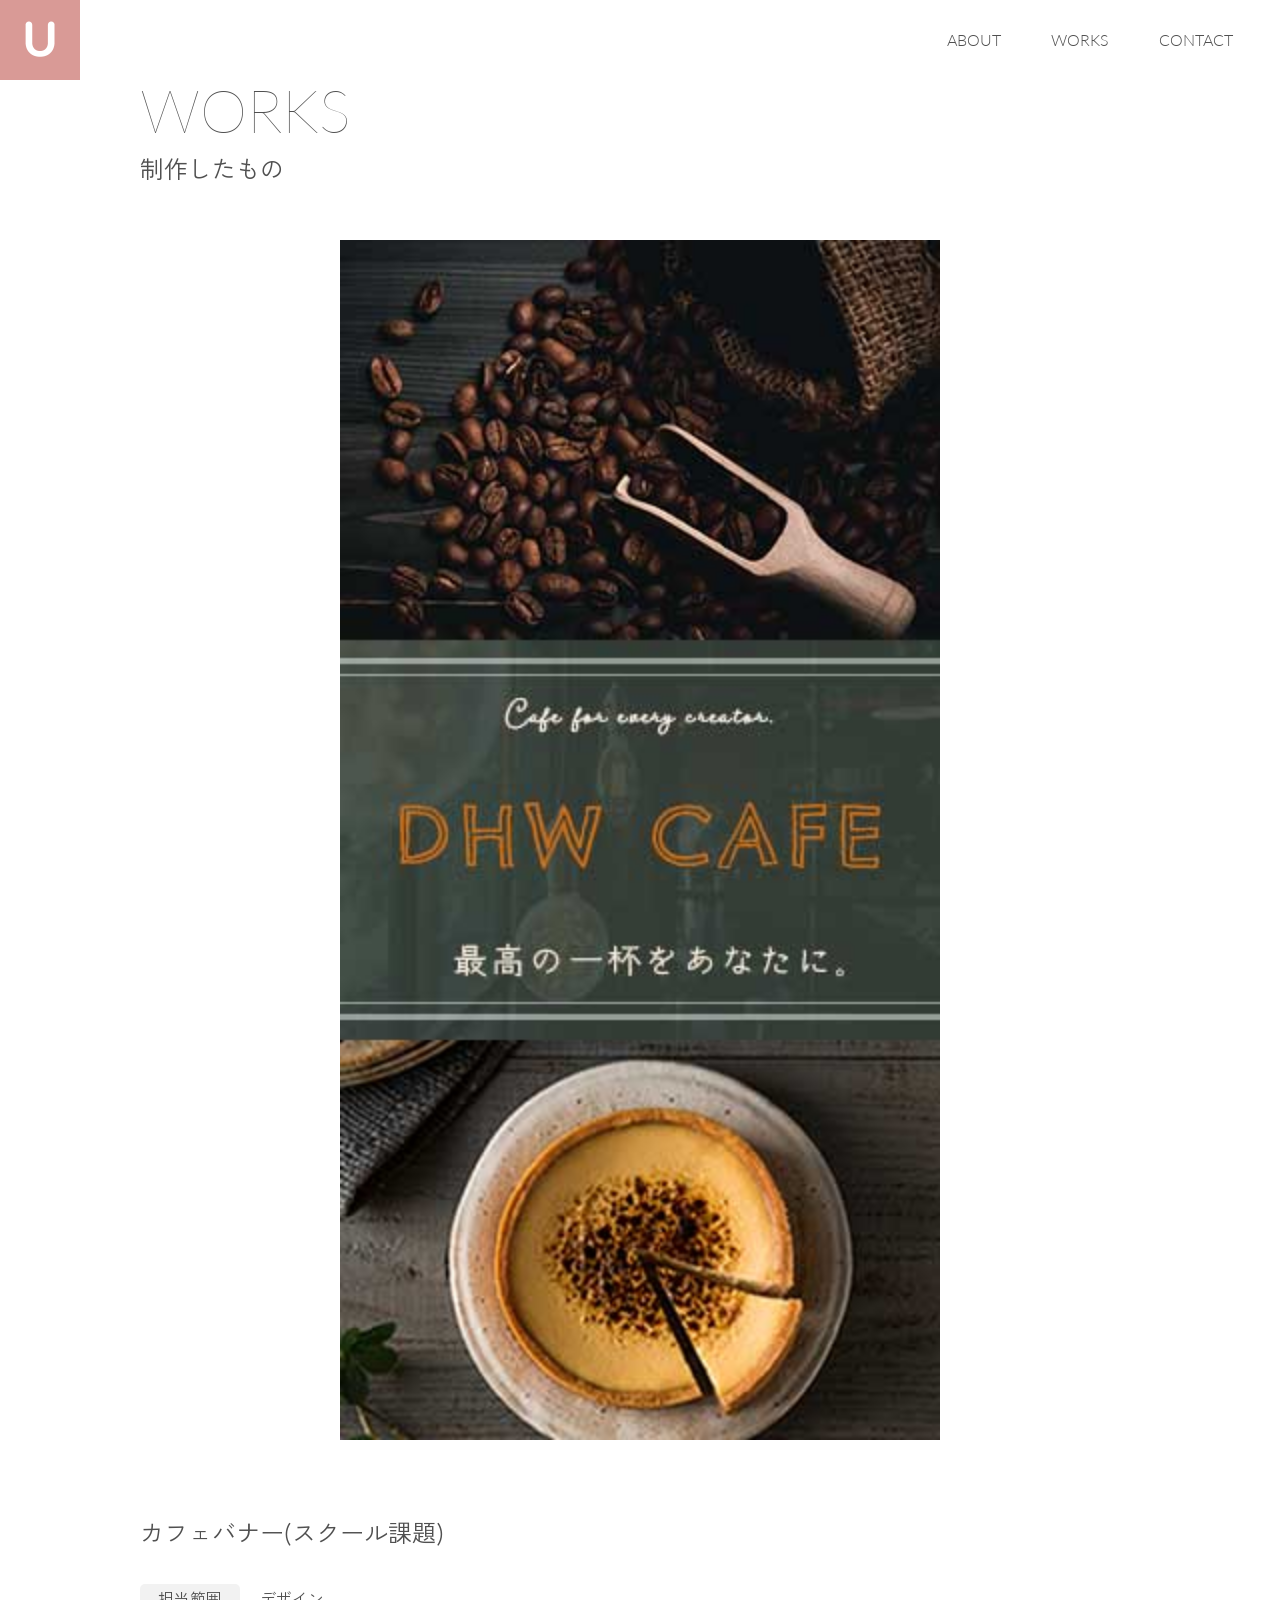
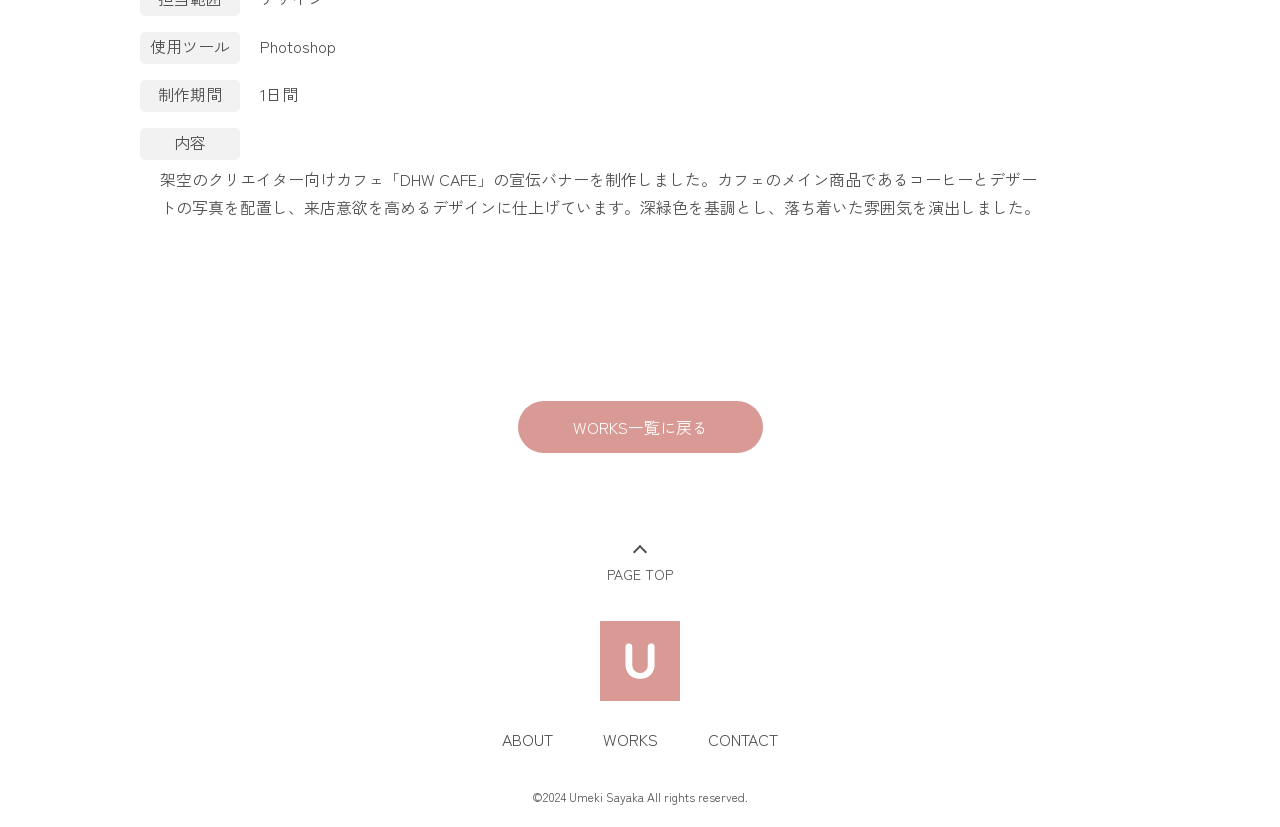
==== works/works01.html @ e912fac5 "ポートフォリオ" ====
<!DOCTYPE html>
<html lang="ja">
<head>
  <meta charset="UTF-8">
  <meta name="viewport" content="width=device-width, initial-scale=1.0">
  <title>Umeki Sayaka portfolio</title>
  <link rel="stylesheet" href="../assets/css/reset.css">
  <link rel="stylesheet" href="../assets/css/common.css">
  <link rel="stylesheet" href="../assets/css/works.css">
  <link rel="preconnect" href="https://fonts.googleapis.com">
  <link rel="preconnect" href="https://fonts.gstatic.com" crossorigin>
  <link href="https://fonts.googleapis.com/css2?family=Lato:wght@100;300;400&family=Zen+Kaku+Gothic+New:wght@300;400&display=swap" rel="stylesheet">
</head>
<body>
<!-- header -->
<header id="header" class="header">
  <div class="header-contents">
    <h1>
      <a href="../index.html">
        <img src="../assets/images/common/logo.png" alt="U">
      </a>
    </h1>
    <nav class="header-nav">
      <ul>
        <li><a href="../about.html">ABOUT</a></li>
        <li><a href="../works.html">WORKS</a></li>
        <li><a href="../index.html#Contact">CONTACT</a></li>
      </ul>
    </nav>
  </div>
<!-- sp版 -->
  <div class="hamburger">
    <span></span>
  </div>
  <nav class="header-nav-sp">
    <ul>
      <li><a href="../index.html">TOP</a></li>
      <li><a href="../about.html">ABOUT</a></li>
      <li><a href="../works.html">WORKS</a></li>
      <li><a href="../index.html#Contact">CONTACT</a></li>
    </ul>
  </nav>
</header>

<main class="works-item">
  <section class="works-detail">
    <h2 class="headline">WORKS</h2>
    <p class="headline2">制作したもの</p>
    <div class="works-detail_img_banner">
      <img src="../assets/images/works/works01_01.jpg" alt="カフェバナー">
    </div>
  </section>
  <section class="works-info">
    <h3>カフェバナー(スクール課題)</h3>
    <dl>
      <dt>担当範囲</dt>
      <dd>デザイン</dd>
      <dt>使用ツール</dt>
      <dd>Photoshop</dd>
      <dt>制作期間</dt>
      <dd>1日間</dd>
      <div class="works-info_contnt">
        <dt>内容</dt>
        <dd>架空のクリエイター向けカフェ「DHW CAFE」の宣伝バナーを制作しました。カフェのメイン商品であるコーヒーとデザートの写真を配置し、来店意欲を高めるデザインに仕上げています。深緑色を基調とし、落ち着いた雰囲気を演出しました。</dd>
      </div>
      </a>
  </section>

  <a href="../works.html">
    <div class="back-button">
      <p>WORKS一覧に戻る</p>
    </div>

  <!-- ページトップボタン -->
  <div class="page-top">
    <a href="index.html">PAGE TOP</a>
  </div>
</main>


  <!-- footer -->
  <footer class="footer">
    <div class="footer-contents">
      <div class="footer-logo">
        <a href="../index.html"><img src="../assets/images/common/logo_footer.png" alt="U"></a>
      </div>
      <nav>
        <ul>
          <li><a href="../about.html">ABOUT</a></li>
          <li><a href="../works.html">WORKS</a></li>
          <li><a href="../index.html#Contact">CONTACT</a></li>
        </ul>
      </nav>
      <small class="copyright">©2024 Umeki Sayaka All rights reserved.</small>
    </div>
  </footer>

  <script src="https://code.jquery.com/jquery-3.7.1.min.js" integrity="sha256-/JqT3SQfawRcv/BIHPThkBvs0OEvtFFmqPF/lYI/Cxo=" crossorigin="anonymous"></script>
  <script src="../assets/js/main.js"></script>
  <script src="../assets/js/works.js"></script>
</body>
</html>
---- assets/css/common.css ----
@charset "utf-8";
html {
  scroll-behavior: smooth;
}
/* header */
.header {
  width: 100%;
  box-sizing: border-box;
}
.header-contents {
  display: flex;
  justify-content: space-between;
  align-items: center;
  height: 80px;
  padding-right: 3.7%;
  z-index: 9999;
  background-color: rgba(255, 255, 255, 0.8);
  position: fixed;
  width: 100%;
  box-sizing: border-box;
}
.header-contents h1 {
  width: 80px;
}
.header-nav ul {
  display: flex;
  gap: 50px;
}
.header-nav li {
  font-family: "Lato", sans-serif;
  font-weight: 300;
}
.hamburger,
.header-nav-sp {
  display: none;
}
@media screen and (max-width: 1000px) {
  .header-nav {
    display: none;
  }
  .header-contents {
    height: 60px;
  }
  .header-contents h1 {
    width: 60px;
  }
  .hamburger {
    width: 30px;
    height: 30px;
    position: fixed;
    top: 20px;
    right: 20px;
    cursor: pointer;
    z-index: 9999;
  }
  .hamburger span {
    position: absolute;
    width: 30px;
    height: 2px;
    background-color: #333333;
    top: 10px;
    /* 3秒かけて.open spanになる */
    transition: .3s;
  }
  .hamburger span::before {
    position: absolute;
    content: "";
    width: 30px;
    height: 2px;
    background-color: #333333;
    top: -10px;
    transition: .3s;
  }
  .hamburger span::after {
    position: absolute;
    content: "";
    width: 30px;
    height: 2px;
    background-color: #333333;
    bottom: -10px;
    transition: .3s;
  }
  .open span {
    /* 透明にする */
    background-color: transparent;
  }
  .open span::before {
    /* 45度回転させる */
    transform: rotate(45deg);
    top: 0;
  }
  .open span::after {
    /* 反対側に45度回転させる */
    transform: rotate(-45deg);
    bottom: 0;
  }
  .header-nav-sp {
    position: fixed;
    width: 100%;
    height: 100vh;
    background-color: #d99a96;
    z-index: 9998;
  }
  .header-nav-sp ul {
    display: flex;
    flex-direction: column;
    align-items: start;
    height: 100%;
    gap: 50px;
    padding-top: 200px;
  }
  .header-nav-sp li {
    color: #fff;
    font-size: 20px;
    padding-left: 50px;
  }
}
.section_title,.section_title_2 {
  font-size: 32px;
  font-family: "Lato", sans-serif;
  font-weight: 400;
  text-align: center;
  margin-bottom: 16px;
}
.section_title {
  color: #d6c6c1;
}
.section_title_2{
  color: #c1d4c4;
}
.section_subtitle {
  font-size: 14px;
  text-align: center;
  margin-bottom: 60px;
}

.headline {
  font-size: 60px;
  font-family: "Lato", sans-serif;
  font-weight: 100;
  margin-bottom: 16px;
}
.headline2 {
  font-size: 24px;
  margin-bottom: 60px;
}
@media screen and (max-width: 767px) {
  .headline {
    font-size: 36px;
    margin-bottom: 10px;
    text-align: center;
  }
  .headline2 {
    font-size: 16px;
    margin-bottom: 60px;
    text-align: center;
  }
}

/* ページトップボタン */
.page-top {
  text-align: center;
  font-size: 14px;
  background-color: #ffffff;
  padding-top: 24px;
}
.page-top::before {
  content: "";
  display: block;
  width: 8px;
  height: 8px;
  border-top: 2px solid #505050;
  border-right: 2px solid #505050;
  transform: rotate(-45deg);
  margin: 10px auto;
}

/* footer */
.footer {
  padding: 40px 0 24px;
}
.footer-contents {
  text-align: center;
}
.footer-logo {
  width: 80px;
  margin: 0 auto;
}
.footer-logo img {
  width: 100%;
}
.footer-contents ul {
  display: flex;
  justify-content: center;
  gap: 50px;
  margin: 30px auto 40px;
}
.copyright {
  font-size: 12px;
}
@media screen and (max-width: 767px) {
  .footer-contents ul {
    gap: 30px;
  }
}
---- assets/css/works.css ----
@charset "utf-8";


main {
  background-color: rgba(193,212,196,0.2);
}
.section-works {
  max-width: 1040px;
  padding: 80px 20px 120px;
  margin: 0 auto;
}
.categoly {
  display: flex;
  font-family: "Lato", sans-serif;
  font-weight: 100;
  margin-bottom: 60px;
}
.categoly p {
  padding-right: 24px;
  margin-right: 24px;
  border-right: 1px solid #505050;
}
.categoly_list {
  display: flex;
  flex-wrap: wrap;
}
.categoly_list li {
  font-size: 12px;
  text-align: center;
  width: 65px;
  height: 22px;
  border-radius: 100px;
  background-color: #ebd5d3;
  padding-top: 3px;
  margin-right: 10px;
  cursor: pointer;
}
.categoly_list li.active {
  background-color: #d99a96;
  color: #ffffff;
}
.section-works_list {
  display: grid;
  grid-template-columns: repeat(3, 1fr);
  justify-content: center;
  gap: 30px;
}
.section-works_list li img {
  width: 100%;
}
.section-works_list li h3 {
  margin-top: 10px;
}
.section-works_list li p {
  font-family: "Lato", sans-serif;
  font-weight: 300;
  font-size: 12px;
  margin-top: 10px;
}
@media screen and (max-width: 767px) {
  .categoly p {
    display: none;
  }
  .categoly_list {
    margin: 0 auto;
  }
  .section-works_list {
    display: flex;
    flex-wrap: wrap;
  }
}



/*** works詳細ページ ***/
.works-item {
  background-color: #ffffff;
}
.works-detail {
  max-width: 1040px;
  padding: 80px 20px 0;
  margin: 0 auto;
}
.works-detail img {
  margin-bottom: 80px;
}
.works-detail_img_banner {
  max-width: 600px;
  margin: 0 auto;
}
.works-detail_img_banner img {
  margin-bottom: 80px;
}
.works-info {
  max-width: 1040px;
  padding: 0 20px 100px;
  margin: 0 auto;
}
.works-info h3 {
  font-size: 24px;
  margin-bottom: 40px;
}
.works-info dl {
  display: flex;
  align-items: flex-start;
  flex-wrap: wrap;
}
.works-info dt {
  background-color: #f2f2f2;
  border-radius: 5px;
  width: 100px;
  height: 32px;
  margin-bottom: 5px;
  text-align: center;
  line-height: 1.75;
}
.works-info dd {
  width: calc(100% - 100px);
  text-align: left;
  line-height: 1.75;
  padding-left: 20px;
  margin-bottom: 20px;
}
.works-info_content {
  display: flex;
  flex-wrap: nowrap;
}
.works-info_img {
  max-width: 600px;
  margin: 0 auto;
}
.works-info_content dd {
  display: inline-block;
}
.back-button {
  width: 245px;
  height: 52px;
  border-radius: 100px;
  background-color: #d99a96;
  text-align: center;
  margin: 60px auto 60px;
}
.back-button p {
  color: #ffffff;
  padding-top: 18px;
}
.back-button a {
  margin: 0 auto;
}

@media screen and (max-width: 767px) {
  .works-info h3 {
    font-size: 18px;
  }
  .works-info dt,.works-info dd {
    font-size: 14px;
  }
  .works-info_content {
    display: block;
  }
  .works-info dt {
    height: 28px;
  }
  .works-info_content dd {
    width: 100%;
    padding-left: 0;
  }
}
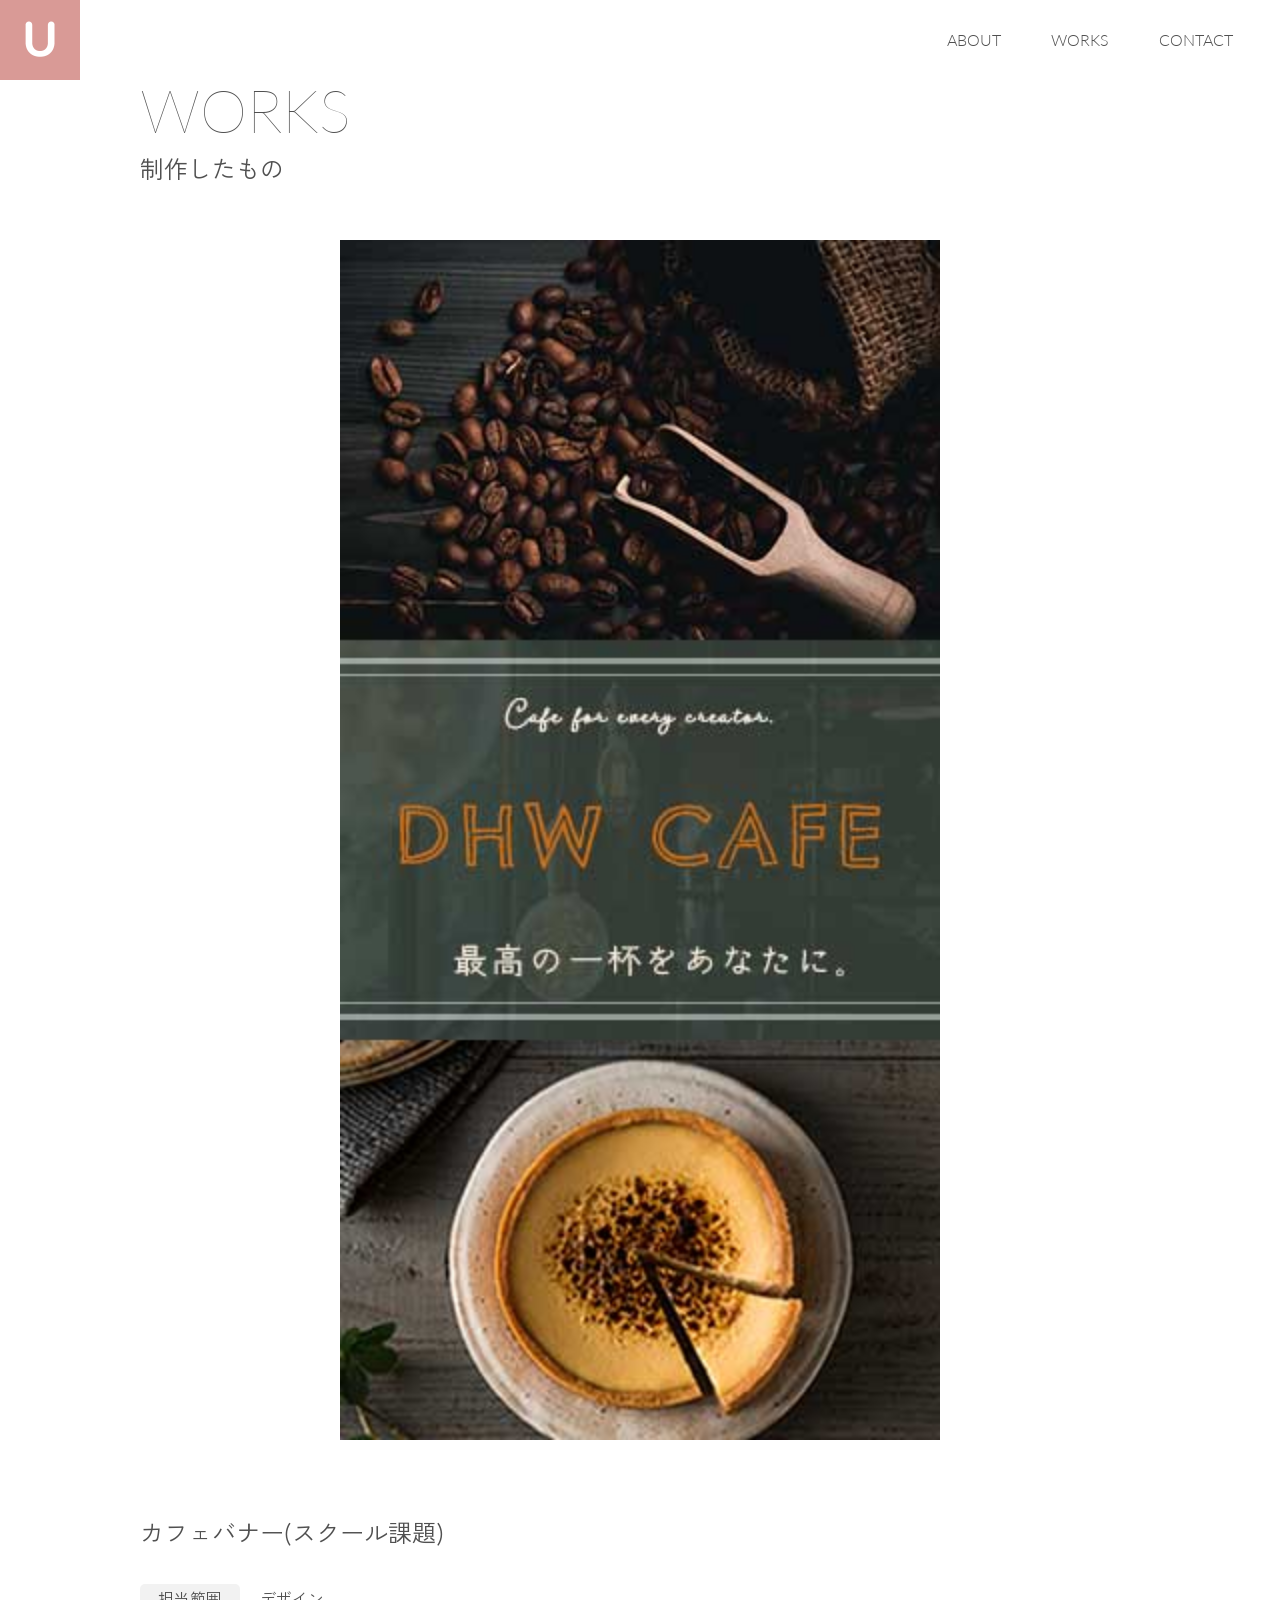
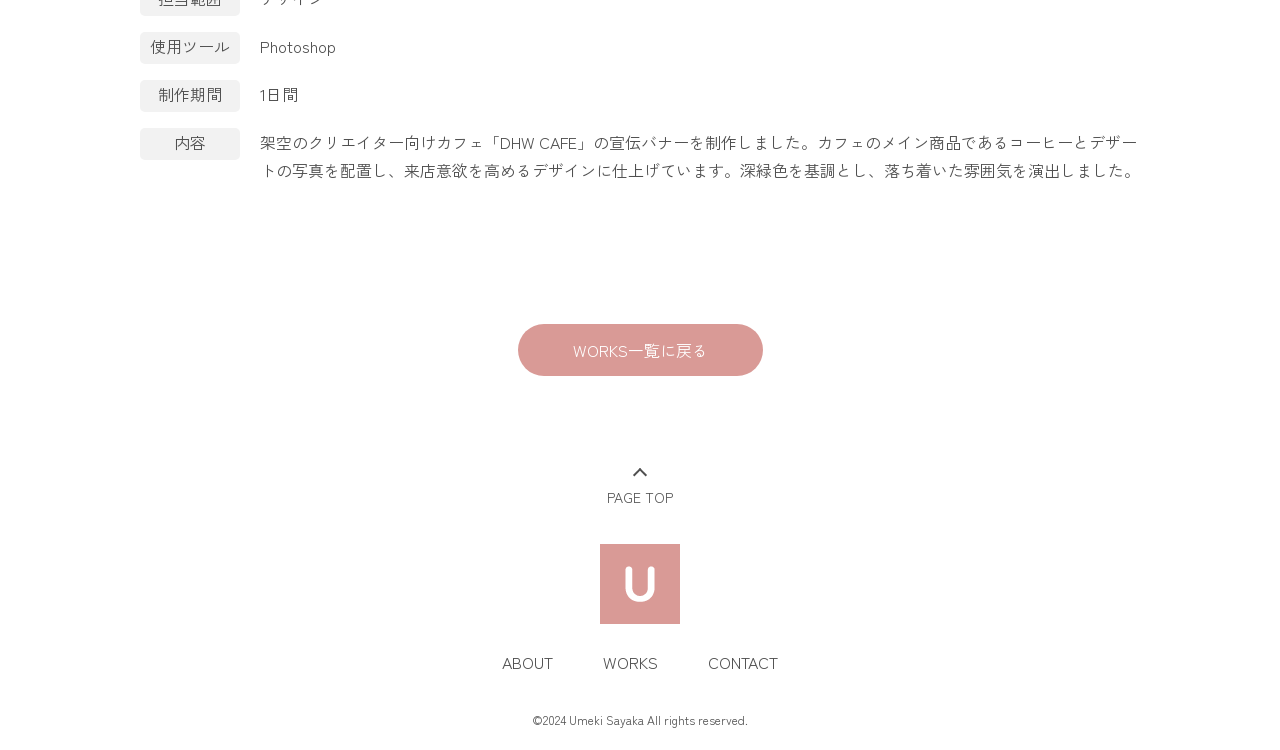
==== commit 681c702d: "修正9/12②" ====
--- a/works/works01.html
+++ b/works/works01.html
@@ -59,7 +59,7 @@
       <dd>Photoshop</dd>
       <dt>制作期間</dt>
       <dd>1日間</dd>
-      <div class="works-info_contnt">
+      <div class="works-info_content">
         <dt>内容</dt>
         <dd>架空のクリエイター向けカフェ「DHW CAFE」の宣伝バナーを制作しました。カフェのメイン商品であるコーヒーとデザートの写真を配置し、来店意欲を高めるデザインに仕上げています。深緑色を基調とし、落ち着いた雰囲気を演出しました。</dd>
       </div>
--- a/assets/css/works.css
+++ b/assets/css/works.css
@@ -93,7 +93,7 @@
 }
 .works-info {
   max-width: 1040px;
-  padding: 0 20px 100px;
+  padding: 0 20px 60px;
   margin: 0 auto;
 }
 .works-info h3 {
